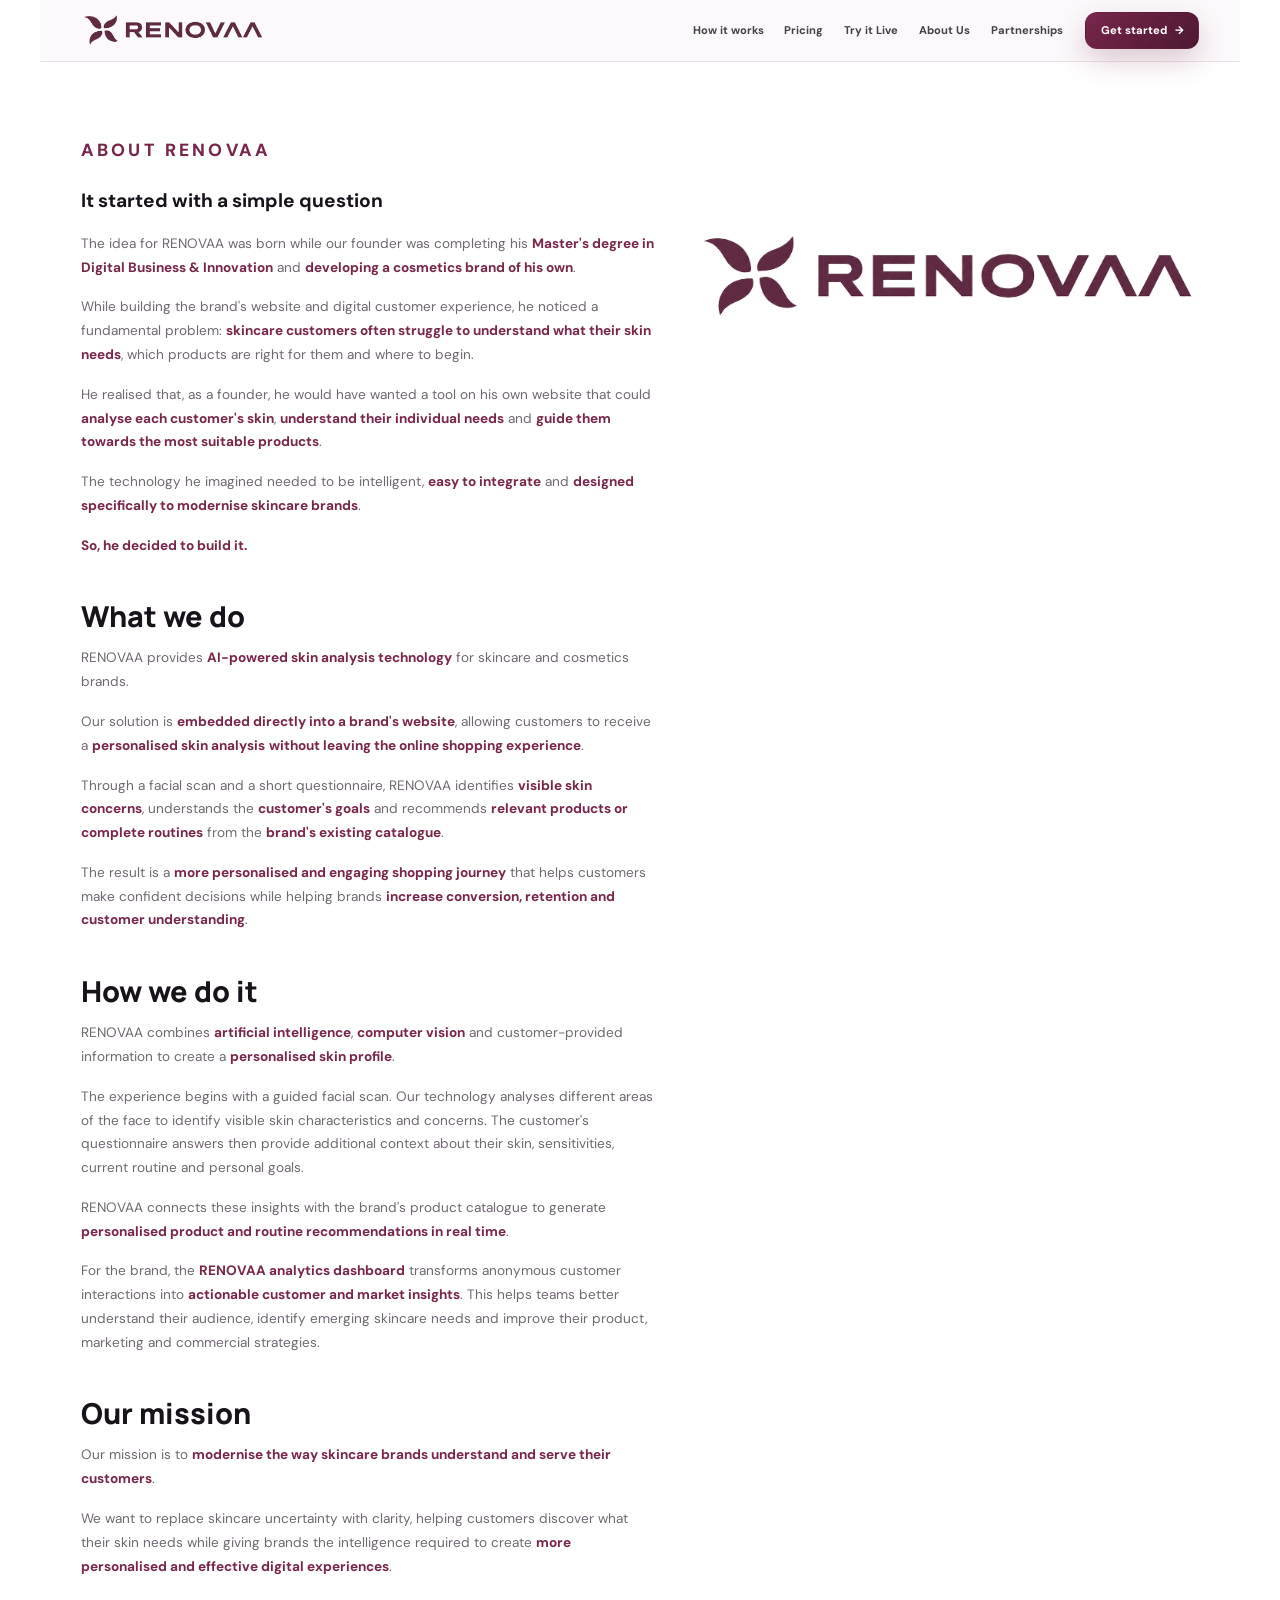
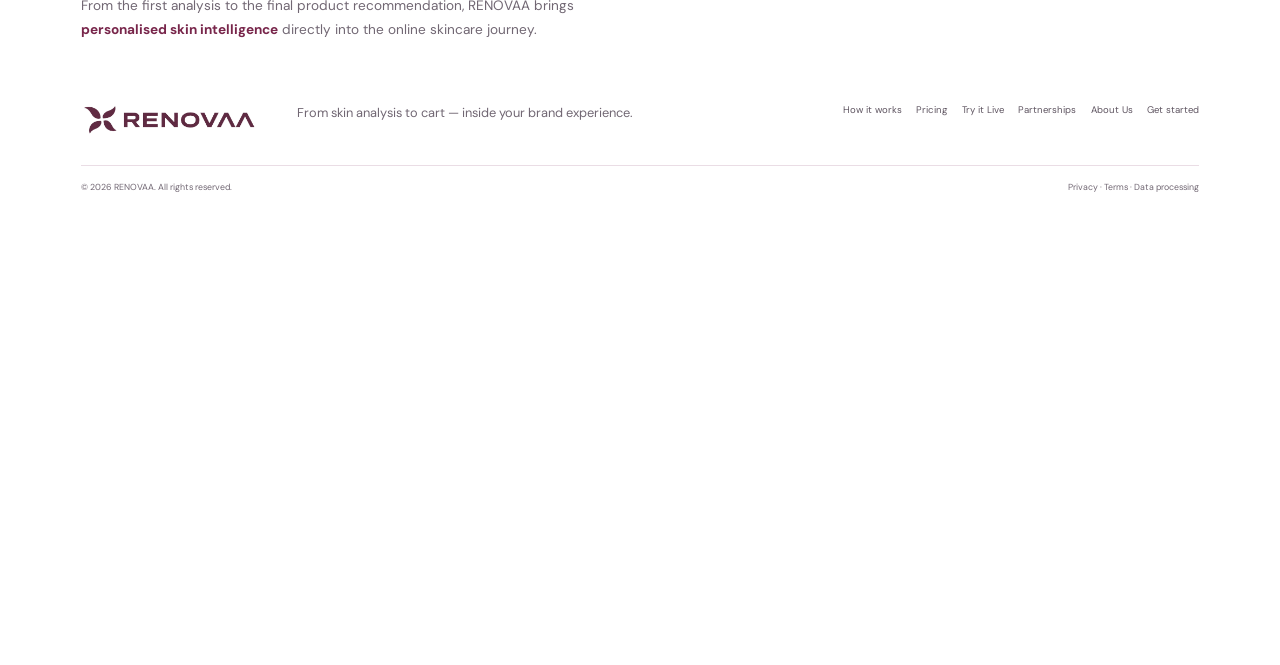
==== about-renovaa.html @ b2a38c63 "Restore full site content" ====
<!DOCTYPE html>
<html lang="en">
<head>
  <meta charset="UTF-8" />
  <meta name="viewport" content="width=device-width, initial-scale=1.0" />
  <meta name="description" content="About RENOVAA — AI-powered skin analysis for skincare brands." />
  <title>About RENOVAA</title>
  <link rel="preconnect" href="https://fonts.googleapis.com">
  <link rel="preconnect" href="https://fonts.gstatic.com" crossorigin>
  <link href="https://fonts.googleapis.com/css2?family=DM+Sans:wght@400;500;600;700&family=Manrope:wght@500;600;700;800&display=swap" rel="stylesheet">
  <link rel="stylesheet" href="styles.css" />
  <style>
    .about-hero{padding-bottom:8px}
    .about-layout{display:grid;grid-template-columns:minmax(0,760px) 630px;gap:48px;align-items:start}
    .about-logo{position:sticky;top:120px;width:100%;display:block;margin-top:110px}
    .about-body{margin-top:24px}
    @media(max-width:900px){.about-layout{grid-template-columns:1fr}.about-logo{position:static;width:160px;margin-bottom:8px}}
    .about-body h2{font:800 clamp(26px,3vw,36px)/1.2 'Manrope',sans-serif;margin:52px 0 16px}
    .about-body h2:first-child{margin-top:0}
    .about-body p{font-size:17px;line-height:1.75;color:var(--muted);margin:0 0 20px}
    .about-body strong{color:#78264b}
  </style>
</head>
<body>
  <div class="ambient ambient-one"></div>
  <div class="ambient ambient-two"></div>

  <header class="site-header" id="top">
    <a class="brand" href="index.html" aria-label="RENOVAA home">
      <img src="assets/renovaa-logo-cropped.png" alt="RENOVAA" />
    </a>
    <button class="menu-toggle" aria-label="Open menu" aria-expanded="false">☰</button>
    <nav class="main-nav" aria-label="Primary navigation">
      <a href="index.html#problem">How it works</a>
      <a href="index.html#pricing">Pricing</a>
      <a href="live-demos.html">Try it Live</a>
      <a href="about-renovaa.html">About Us</a>
      <a href="partnerships.html">Partnerships</a>
    </nav>
    <a class="btn btn-primary header-cta" href="index.html#contact">Get started <span>→</span></a>
  </header>

  <main>
    <section class="section-wrap about-hero">
      <div class="about-layout">
        <div>
      <span class="eyebrow" style="font-size:22px">About RENOVAA</span>
      <h1>It started with a simple question</h1>

      <div class="about-body">
        <p>The idea for RENOVAA was born while our founder was completing his <strong>Master's degree in Digital Business &amp; Innovation</strong> and <strong>developing a cosmetics brand of his own</strong>.</p>
        <p>While building the brand's website and digital customer experience, he noticed a fundamental problem: <strong>skincare customers often struggle to understand what their skin needs</strong>, which products are right for them and where to begin.</p>
        <p>He realised that, as a founder, he would have wanted a tool on his own website that could <strong>analyse each customer's skin</strong>, <strong>understand their individual needs</strong> and <strong>guide them towards the most suitable products</strong>.</p>
        <p>The technology he imagined needed to be intelligent, <strong>easy to integrate</strong> and <strong>designed specifically to modernise skincare brands</strong>.</p>
        <p><strong>So, he decided to build it.</strong></p>

        <h2>What we do</h2>
        <p>RENOVAA provides <strong>AI-powered skin analysis technology</strong> for skincare and cosmetics brands.</p>
        <p>Our solution is <strong>embedded directly into a brand's website</strong>, allowing customers to receive a <strong>personalised skin analysis</strong> <strong>without leaving the online shopping experience</strong>.</p>
        <p>Through a facial scan and a short questionnaire, RENOVAA identifies <strong>visible skin concerns</strong>, understands the <strong>customer's goals</strong> and recommends <strong>relevant products or complete routines</strong> from the <strong>brand's existing catalogue</strong>.</p>
        <p>The result is a <strong>more personalised and engaging shopping journey</strong> that helps customers make confident decisions while helping brands <strong>increase conversion, retention and customer understanding</strong>.</p>

        <h2>How we do it</h2>
        <p>RENOVAA combines <strong>artificial intelligence</strong>, <strong>computer vision</strong> and customer-provided information to create a <strong>personalised skin profile</strong>.</p>
        <p>The experience begins with a guided facial scan. Our technology analyses different areas of the face to identify visible skin characteristics and concerns. The customer's questionnaire answers then provide additional context about their skin, sensitivities, current routine and personal goals.</p>
        <p>RENOVAA connects these insights with the brand's product catalogue to generate <strong>personalised product and routine recommendations in real time</strong>.</p>
        <p>For the brand, the <strong>RENOVAA analytics dashboard</strong> transforms anonymous customer interactions into <strong>actionable customer and market insights</strong>. This helps teams better understand their audience, identify emerging skincare needs and improve their product, marketing and commercial strategies.</p>

        <h2>Our mission</h2>
        <p>Our mission is to <strong>modernise the way skincare brands understand and serve their customers</strong>.</p>
        <p>We want to replace skincare uncertainty with clarity, helping customers discover what their skin needs while giving brands the intelligence required to create <strong>more personalised and effective digital experiences</strong>.</p>
        <p>From the first analysis to the final product recommendation, RENOVAA brings <strong>personalised skin intelligence</strong> directly into the online skincare journey.</p>
      </div>
        </div>
        <img class="about-logo" src="assets/renovaa-logo-cropped.png" alt="RENOVAA" />
      </div>
    </section>
  </main>

  <footer>
    <div class="footer-main">
      <img src="assets/renovaa-logo-cropped.png" alt="RENOVAA" />
      <p>From skin analysis to cart — inside your brand experience.</p>
      <div><a href="index.html#problem">How it works</a><a href="index.html#pricing">Pricing</a><a href="live-demos.html">Try it Live</a><a href="partnerships.html">Partnerships</a><a href="about-renovaa.html">About Us</a><a href="index.html#contact">Get started</a></div>
    </div>
    <div class="footer-bottom"><span>© 2026 RENOVAA. All rights reserved.</span><span>Privacy · Terms · Data processing</span></div>
  </footer>

  <script src="script.js"></script>
</body>
</html>
---- styles.css ----
:root{
  --bg:#fbf8fb;
  --surface:#ffffff;
  --surface-2:#f6eef3;
  --ink:#18121b;
  --muted:#716773;
  --plum:#78264b;
  --plum-dark:#4d1832;
  --plum-light:#a64b76;
  --line:#eadde5;
  --danger:#5c5962;
  --shadow:0 22px 60px rgba(75,24,50,.12);
  --radius:24px;
}
*{box-sizing:border-box}
html{scroll-behavior:smooth}
body{margin:0;font-family:'DM Sans',sans-serif;color:var(--ink);background:#fff;overflow-x:hidden;zoom:.8}

a{text-decoration:none;color:inherit}
img{max-width:100%;display:block}
button,input{font:inherit}
.ambient{display:none}
.ambient-one{width:520px;height:520px;left:-160px;top:180px;background:rgba(185,102,145,.18)}
.ambient-two{width:580px;height:580px;right:-200px;top:420px;background:rgba(111,37,73,.12)}
.site-header{position:sticky;top:0;z-index:50;width:min(1500px,100%);margin:auto;padding:15px 4vw;display:flex;align-items:center;gap:28px;background:rgba(251,248,251,.82);backdrop-filter:blur(18px);border-bottom:1px solid rgba(234,221,229,.85)}
.brand{display:flex;align-items:center;flex-shrink:0}.brand img{width:230px}
.main-nav{display:flex;gap:26px;align-items:center;margin-left:auto}.main-nav a{font-size:14px;font-weight:700;color:#493f4b}.main-nav a:hover{color:var(--plum)}
.menu-toggle{display:none;margin-left:auto;width:44px;height:44px;border:1px solid var(--line);border-radius:14px;background:#fff;color:var(--plum);cursor:pointer}
.btn{display:inline-flex;align-items:center;justify-content:center;gap:10px;padding:15px 23px;border-radius:15px;border:1px solid transparent;font-weight:800;transition:.25s;cursor:pointer}
.btn:hover{transform:translateY(-2px)}.btn-primary{background:linear-gradient(135deg,var(--plum),var(--plum-dark));color:#fff;box-shadow:0 14px 34px rgba(120,38,75,.23)}.btn-secondary{background:rgba(255,255,255,.75);color:var(--plum);border-color:#ddc7d3;backdrop-filter:blur(12px)}.btn-light{background:#fff;color:var(--plum);width:100%}.header-cta{padding:13px 18px;font-size:14px}
.section-wrap{width:min(1500px,100%);margin:auto;padding:96px 4vw}.eyebrow{display:inline-block;margin-bottom:14px;color:var(--plum);font-size:11px;font-weight:800;text-transform:uppercase;letter-spacing:.18em}
.hero{min-height:calc(100vh - 86px);display:grid;grid-template-columns:1.03fr .97fr;gap:38px;align-items:center;padding-top:54px;padding-bottom:72px}.hero h1,.section-intro h2,.analytics-copy h2,.pricing-head h2,.cta-copy h2{font:800 clamp(44px,5.2vw,84px)/1.02 'Manrope',sans-serif;margin:0}.hero h1 em{font-style:normal;color:var(--plum)}.hero-copy>p{font-size:18px;line-height:1.72;color:var(--muted);max-width:660px}.hero-actions{display:flex;gap:14px;margin:30px 0}.play{font-size:11px}.trust-row{display:flex;gap:10px;flex-wrap:wrap}.trust-row span{padding:9px 12px;border-radius:999px;background:#fff;border:1px solid var(--line);font-size:11px;font-weight:700;color:#5f5360;box-shadow:0 8px 24px rgba(78,24,51,.06)}
.hero-stage{display:block}.hero-loop{width:100%;max-width:100%;height:auto;display:block;border-radius:30px;object-fit:cover}.hero-image-shell{position:relative;padding:14px;border-radius:30px;background:linear-gradient(145deg,rgba(255,255,255,.9),rgba(246,232,240,.8));border:1px solid var(--line);box-shadow:var(--shadow);overflow:hidden}.hero-image-shell img{border-radius:22px}.scan-line{position:absolute;left:8%;right:8%;height:2px;top:18%;background:linear-gradient(90deg,transparent,#c45e8e,transparent);box-shadow:0 0 20px #c45e8e;animation:scan 4s ease-in-out infinite}@keyframes scan{0%,100%{top:18%;opacity:.25}50%{top:78%;opacity:1}}
.analysis-panel{padding:18px;border-radius:22px;background:rgba(255,255,255,.82);backdrop-filter:blur(18px);border:1px solid rgba(255,255,255,.72);box-shadow:var(--shadow)}.panel-heading{display:flex;align-items:center;gap:10px;font-size:12px;font-weight:800;text-transform:uppercase;letter-spacing:.08em;margin-bottom:14px}.live-dot{width:10px;height:10px;border-radius:50%;background:#bd527f;box-shadow:0 0 0 0 rgba(189,82,127,.4);animation:pulse 1.8s infinite}@keyframes pulse{70%{box-shadow:0 0 0 11px rgba(189,82,127,0)}}.metric{display:grid;grid-template-columns:1fr auto;gap:6px 10px;font-size:12px;margin:12px 0}.metric b{color:var(--plum)}.metric i{grid-column:1/-1;height:7px;background:#e9dce4;border-radius:999px;overflow:hidden}.metric i::after{content:"";display:block;height:100%;width:var(--score);background:linear-gradient(90deg,var(--plum),var(--plum-light))}
.problem{background:#fff}.section-intro{display:grid;grid-template-columns:76px minmax(0,920px);gap:22px;align-items:start;margin-bottom:42px}.section-number{font:800 30px/1 'Manrope';color:var(--plum)}.section-intro h2,.analytics-copy h2,.pricing-head h2{font-size:clamp(36px,4vw,62px);margin-bottom:16px}.section-intro p,.analytics-copy>p,.pricing-head p,.cta-copy p{font-size:17px;line-height:1.7;color:var(--muted);margin:0}
.journey-track{position:relative;display:grid;grid-template-columns:repeat(5,1fr);gap:14px}.track-line{position:absolute;left:8%;right:8%;top:54px;height:2px;z-index:0}.journey-lost .track-line{background:linear-gradient(90deg,var(--plum),#b694a5,#bbb7bd)}.journey-won .track-line{background:linear-gradient(90deg,var(--plum),#c75e91,var(--plum));box-shadow:0 0 20px rgba(120,38,75,.28)}.journey-step{position:relative;z-index:1;padding:20px;border-radius:22px;background:rgba(255,255,255,.92);border:1px solid var(--line);box-shadow:0 14px 38px rgba(77,24,50,.07);transition:.25s}.journey-step:hover{transform:translateY(-7px);box-shadow:var(--shadow)}.step-number{display:block;font-size:10px;font-weight:800;color:#9a8792;margin-bottom:12px}.step-icon{width:48px;height:48px;border-radius:16px;display:grid;place-items:center;background:linear-gradient(145deg,#f4e6ed,#fff);border:1px solid #ead8e2;color:var(--plum);font-size:22px;margin-bottom:22px}.journey-step h3{font-size:16px;margin:0 0 9px}.journey-step p{font-size:12px;line-height:1.6;color:var(--muted);margin:0}.lost-step{filter:saturate(.55);background:linear-gradient(180deg,#fff,#f2f1f2)}.won-step{border-color:rgba(120,38,75,.35);background:linear-gradient(180deg,#fff,#f5e6ed)}
.loss-outcome,.win-outcome{display:flex;justify-content:center;gap:10px;flex-wrap:wrap;margin:22px 0 32px}.loss-outcome span,.win-outcome span{padding:10px 14px;border-radius:999px;font-size:11px;font-weight:800;text-transform:uppercase;letter-spacing:.08em}.loss-outcome span{background:#efedef;color:#66616a;border:1px solid #dddadd}.win-outcome span{background:#f2e4eb;color:var(--plum);border:1px solid #dfc6d3}
.proof-grid{display:grid;grid-template-columns:repeat(3,1fr);gap:14px}.proof-grid article{padding:24px;border-radius:22px;background:linear-gradient(145deg,#fff,#f8eef3);border:1px solid var(--line);box-shadow:var(--shadow)}.proof-grid strong{display:block;font:800 44px/1 'Manrope';color:var(--plum);margin-bottom:12px}.proof-grid p{font-size:13px;line-height:1.58;color:var(--muted);margin:0}
.solution{background:radial-gradient(circle at 80% 30%,rgba(164,75,118,.12),transparent 26%)}.solution-bottom{display:grid;grid-template-columns:1fr 1fr;gap:26px;margin-top:42px;align-items:center}.product-preview{padding:16px;border-radius:28px;background:#fff;border:1px solid var(--line);box-shadow:var(--shadow)}.product-preview img{border-radius:20px}.benefit-list{display:grid;gap:12px}.benefit-list article{display:grid;grid-template-columns:44px 1fr;gap:14px;padding:17px;border-radius:18px;background:rgba(255,255,255,.8);border:1px solid var(--line)}.benefit-list b{display:grid;place-items:center;width:38px;height:38px;border-radius:50%;background:#f1e2e9;color:var(--plum);font-size:11px}.benefit-list h3{font-size:15px;margin:0 0 5px}.benefit-list p,.disclaimer{font-size:12px;line-height:1.58;color:var(--muted);margin:0}.disclaimer{margin-top:16px}
.analytics{display:grid;grid-template-columns:.72fr 1.28fr;gap:28px;align-items:center;background:linear-gradient(135deg,#23161f,#4d1832);color:#fff;border-radius:34px;margin-top:32px;margin-bottom:32px;overflow:hidden}.analytics-copy h2{font-size:clamp(36px,4vw,60px);margin-bottom:16px}.analytics-copy>p{color:rgba(255,255,255,.72)}.analytics-copy .eyebrow{color:#f1cadc}.analytics-copy ul{list-style:none;padding:0;margin:24px 0}.analytics-copy li{margin:11px 0;color:rgba(255,255,255,.86);font-size:13px}.analytics-copy li::before{content:'✓';color:#f1cadc;margin-right:10px}.dashboard-shell{padding:14px;border-radius:28px;background:rgba(255,255,255,.08);border:1px solid rgba(255,255,255,.15);box-shadow:0 24px 70px rgba(0,0,0,.24)}.dashboard-shell img{border-radius:20px}
.pricing-head{display:flex;justify-content:space-between;gap:28px;align-items:end;margin-bottom:38px}.billing-control{display:flex;align-items:center;gap:13px}.billing-label{font-size:13px;font-weight:800;color:#8a7c85}.billing-label.active{color:var(--plum)}.billing-label em{font-style:normal;font-size:10px;padding:5px 8px;border-radius:999px;background:#f1e3ea;color:var(--plum);margin-left:5px}.billing-switch input{position:absolute;opacity:0}.billing-switch>span{position:relative;display:block;width:62px;height:34px;border-radius:999px;background:#e7d7df;cursor:pointer;transition:.25s}.billing-switch>span::after{content:"";position:absolute;left:4px;top:4px;width:26px;height:26px;border-radius:50%;background:#fff;box-shadow:0 4px 12px rgba(0,0,0,.15);transition:.25s}.billing-switch input:checked+span{background:var(--plum)}.billing-switch input:checked+span::after{transform:translateX(28px)}
.pricing-grid{display:grid;grid-template-columns:repeat(3,1fr);gap:18px}.price-card{position:relative;padding:28px;border-radius:24px;background:#fff;border:1px solid var(--line);box-shadow:var(--shadow);display:flex;flex-direction:column}.price-card.featured{border:2px solid var(--plum);transform:translateY(-8px);background:linear-gradient(180deg,#fff,#f7eaf0)}.popular{position:absolute;top:-14px;left:50%;transform:translateX(-50%);padding:6px 16px;border-radius:999px;background:var(--plum);color:#fff;font-size:9px;font-weight:800;text-transform:uppercase;letter-spacing:.12em}.plan{font-size:12px;font-weight:800;color:var(--plum);text-transform:uppercase;letter-spacing:.12em}.price-row{display:flex;gap:8px;align-items:flex-end;flex-wrap:wrap;margin:16px 0 8px}.price-row strong{font:800 44px/1 'Manrope';color:var(--plum-dark)}.price-row small{color:var(--muted);font-weight:700}.old-price{color:#9d8e98;text-decoration:line-through;font-size:13px}.billing-note{font-size:11px;color:var(--muted);margin:0 0 20px}.price-card h3{font-size:17px;line-height:1.4;margin:0 0 14px}.price-card ul{list-style:none;padding:0;margin:0 0 25px;display:grid;gap:10px;flex:1}.price-card li{font-size:12px;color:#5f5561;line-height:1.5}.price-card li::before{content:'✓';color:var(--plum);font-weight:800;margin-right:8px}.price-card .btn{width:100%}.enterprise{background:linear-gradient(180deg,#fff,#faf6f8)}
.final-cta{width:min(1500px,calc(100% - 4vw));margin:30px auto 0;padding:70px 5vw;display:grid;grid-template-columns:1fr .82fr;gap:34px;align-items:center;border-radius:34px;background:radial-gradient(circle at 15% 20%,rgba(196,94,142,.22),transparent 28%),linear-gradient(135deg,#21151f,#5a1c3c);color:#fff}.cta-copy .eyebrow{color:#efc5da}.cta-copy h2{font-size:clamp(40px,5vw,74px)}.cta-copy h3{font:700 clamp(24px,3vw,42px)/1.15 'Manrope';color:#efc5da;margin:14px 0}.cta-copy p{color:rgba(255,255,255,.75)}.demo-form{padding:25px;border-radius:24px;background:rgba(255,255,255,.1);backdrop-filter:blur(18px);border:1px solid rgba(255,255,255,.15)}.form-grid{display:grid;grid-template-columns:1fr 1fr;gap:12px}.demo-form label{display:block;margin-bottom:13px}.demo-form label span{display:block;font-size:11px;font-weight:800;color:#f2dce7;margin-bottom:7px}.demo-form input{width:100%;height:50px;padding:0 14px;border-radius:13px;border:1px solid rgba(255,255,255,.2);background:rgba(255,255,255,.12);color:#fff;outline:none}.demo-form input::placeholder{color:rgba(255,255,255,.45)}.demo-form input:focus{border-color:#fff;background:rgba(255,255,255,.17)}.form-status{font-size:12px;color:#f2dce7;margin:12px 0 0}
footer{width:min(1500px,100%);margin:auto;padding:48px 4vw 24px}.footer-main{display:grid;grid-template-columns:240px 1fr 1fr;gap:30px;align-items:start}.footer-main img{width:220px}.footer-main p{margin:0;color:var(--muted);line-height:1.6}.footer-main div{display:flex;justify-content:flex-end;gap:18px;flex-wrap:wrap}.footer-main a{font-size:12px;color:#5f5561}.footer-bottom{border-top:1px solid var(--line);margin-top:35px;padding-top:18px;display:flex;justify-content:space-between;font-size:11px;color:var(--muted)}
.payment-modal{position:fixed;inset:0;z-index:100;display:none;place-items:center}.payment-modal.open{display:grid}.modal-backdrop{position:absolute;inset:0;background:rgba(20,16,24,.58);backdrop-filter:blur(7px)}.modal-card{position:relative;z-index:1;width:min(510px,90vw);padding:32px;border-radius:24px;background:#fff;box-shadow:var(--shadow)}.modal-card h3{font-size:29px;margin:0 0 12px}.modal-card p{color:var(--muted);line-height:1.65}.modal-card code{background:#f2e7ed;padding:2px 6px;border-radius:5px}.modal-close{position:absolute;right:14px;top:8px;border:0;background:none;font-size:28px;cursor:pointer}
.reveal{opacity:0;transform:translateY(18px);transition:.7s ease}.reveal.visible{opacity:1;transform:none}.delay-1{transition-delay:.12s}
@media(max-width:1180px){.hero,.solution-bottom,.analytics,.final-cta{grid-template-columns:1fr}.hero-stage{grid-template-columns:1fr}.analysis-panel{max-width:360px;justify-self:end}.journey-track{grid-template-columns:repeat(3,1fr)}.track-line{display:none}.pricing-grid{grid-template-columns:1fr}.price-card.featured{transform:none}.dashboard-shell{margin-top:14px}.footer-main{grid-template-columns:1fr}.footer-main div{justify-content:flex-end}}
@media(max-width:980px){.main-nav{display:none}.header-cta{display:none}.menu-toggle{display:block}.main-nav.open{position:absolute;display:flex;top:76px;left:4vw;right:4vw;flex-direction:column;align-items:flex-start;padding:20px;background:#fff;border:1px solid var(--line);border-radius:16px;box-shadow:var(--shadow)}.section-intro{grid-template-columns:1fr}.section-number{margin-bottom:-10px}.proof-grid{grid-template-columns:1fr}}
@media(max-width:720px){.brand img{width:180px}.section-wrap{padding:66px 20px}.hero{padding-top:40px}.hero h1{font-size:44px}.hero-copy>p{font-size:16px}.hero-actions{flex-direction:column;align-items:stretch}.journey-track{grid-template-columns:1fr}.solution-bottom{margin-top:28px}.pricing-head{display:block}.billing-control{margin-top:20px}.form-grid{grid-template-columns:1fr}.final-cta{width:calc(100% - 24px);padding:54px 20px}.footer-main img{width:180px}.footer-bottom{display:block;line-height:2}.analysis-panel{max-width:none;justify-self:stretch}}
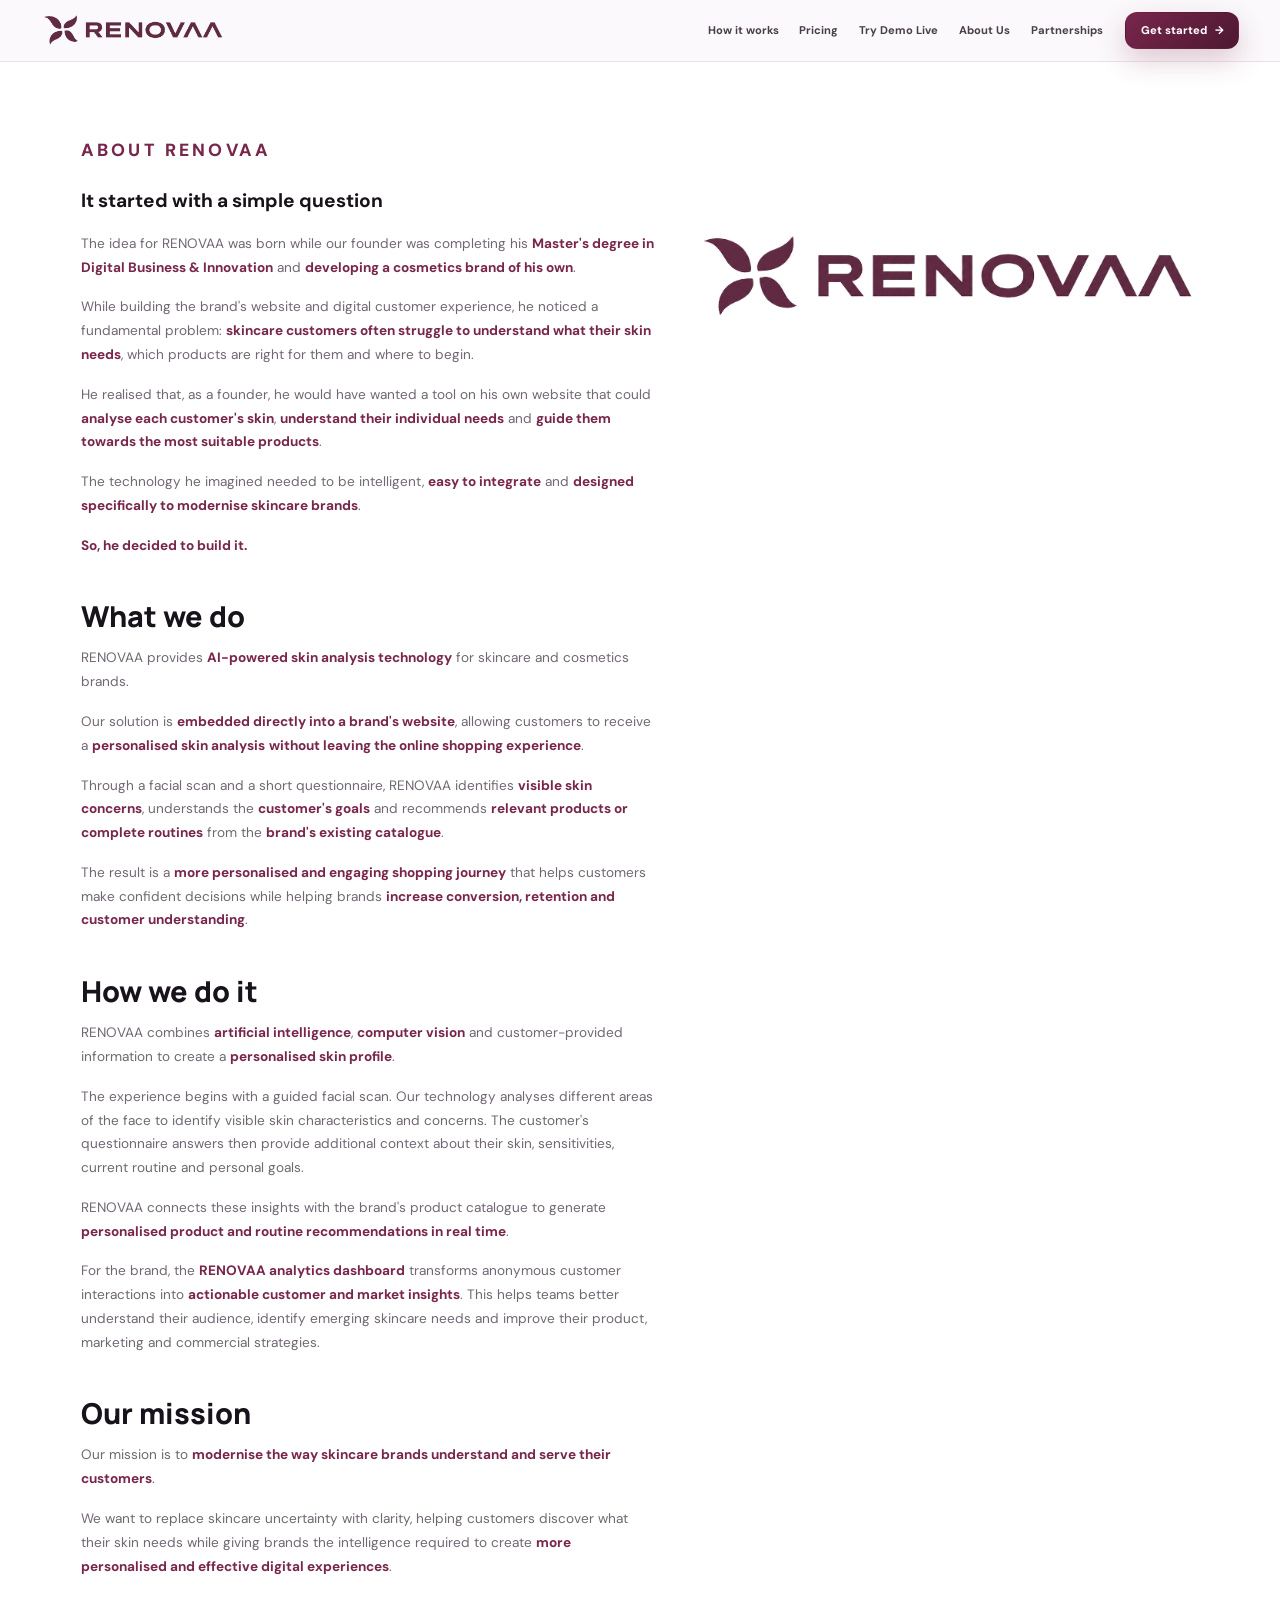
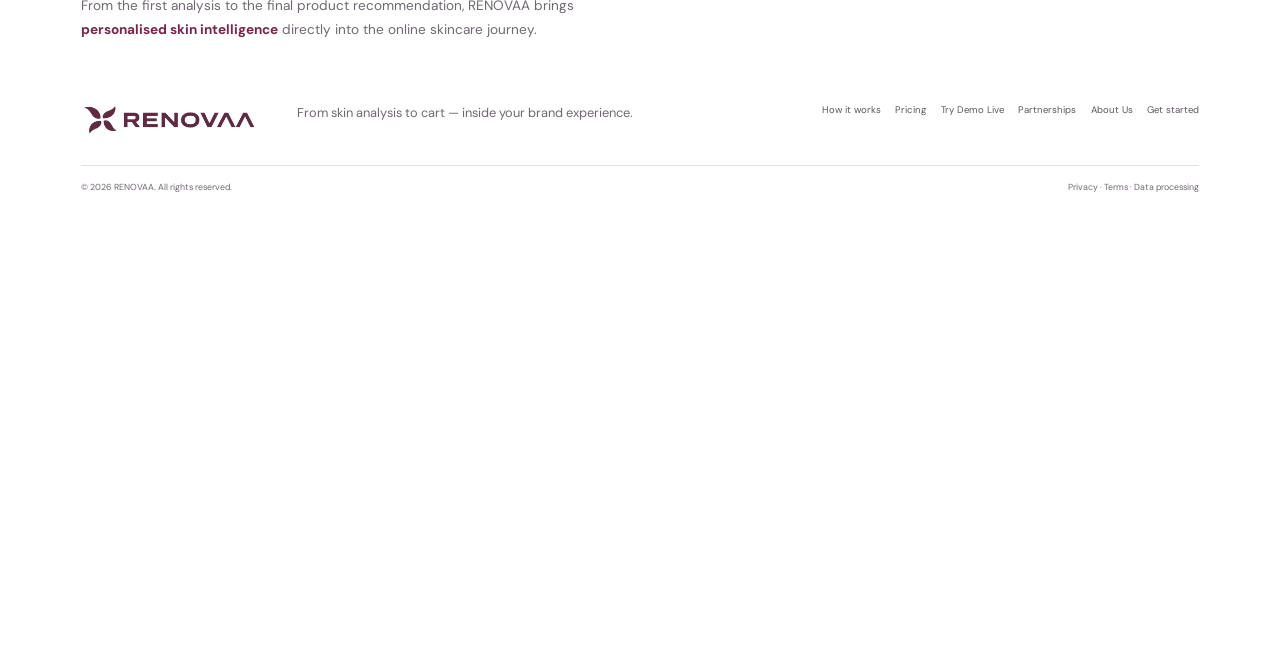
==== commit 4b62c49e: "Update site with latest edits" ====
--- a/about-renovaa.html
+++ b/about-renovaa.html
@@ -33,7 +33,7 @@
     <nav class="main-nav" aria-label="Primary navigation">
       <a href="index.html#problem">How it works</a>
       <a href="index.html#pricing">Pricing</a>
-      <a href="live-demos.html">Try it Live</a>
+      <a href="live-demos.html">Try Demo Live</a>
       <a href="about-renovaa.html">About Us</a>
       <a href="partnerships.html">Partnerships</a>
     </nav>
@@ -81,7 +81,7 @@
     <div class="footer-main">
       <img src="assets/renovaa-logo-cropped.png" alt="RENOVAA" />
       <p>From skin analysis to cart — inside your brand experience.</p>
-      <div><a href="index.html#problem">How it works</a><a href="index.html#pricing">Pricing</a><a href="live-demos.html">Try it Live</a><a href="partnerships.html">Partnerships</a><a href="about-renovaa.html">About Us</a><a href="index.html#contact">Get started</a></div>
+      <div><a href="index.html#problem">How it works</a><a href="index.html#pricing">Pricing</a><a href="live-demos.html">Try Demo Live</a><a href="partnerships.html">Partnerships</a><a href="about-renovaa.html">About Us</a><a href="index.html#contact">Get started</a></div>
     </div>
     <div class="footer-bottom"><span>© 2026 RENOVAA. All rights reserved.</span><span>Privacy · Terms · Data processing</span></div>
   </footer>
--- a/styles.css
+++ b/styles.css
@@ -22,7 +22,7 @@
 .ambient{display:none}
 .ambient-one{width:520px;height:520px;left:-160px;top:180px;background:rgba(185,102,145,.18)}
 .ambient-two{width:580px;height:580px;right:-200px;top:420px;background:rgba(111,37,73,.12)}
-.site-header{position:sticky;top:0;z-index:50;width:min(1500px,100%);margin:auto;padding:15px 4vw;display:flex;align-items:center;gap:28px;background:rgba(251,248,251,.82);backdrop-filter:blur(18px);border-bottom:1px solid rgba(234,221,229,.85)}
+.site-header{position:sticky;top:0;z-index:50;width:100%;margin:auto;padding:15px 4vw;display:flex;align-items:center;gap:28px;background:rgba(251,248,251,.82);backdrop-filter:blur(18px);border-bottom:1px solid rgba(234,221,229,.85)}
 .brand{display:flex;align-items:center;flex-shrink:0}.brand img{width:230px}
 .main-nav{display:flex;gap:26px;align-items:center;margin-left:auto}.main-nav a{font-size:14px;font-weight:700;color:#493f4b}.main-nav a:hover{color:var(--plum)}
 .menu-toggle{display:none;margin-left:auto;width:44px;height:44px;border:1px solid var(--line);border-radius:14px;background:#fff;color:var(--plum);cursor:pointer}
@@ -38,12 +38,19 @@
 .proof-grid{display:grid;grid-template-columns:repeat(3,1fr);gap:14px}.proof-grid article{padding:24px;border-radius:22px;background:linear-gradient(145deg,#fff,#f8eef3);border:1px solid var(--line);box-shadow:var(--shadow)}.proof-grid strong{display:block;font:800 44px/1 'Manrope';color:var(--plum);margin-bottom:12px}.proof-grid p{font-size:13px;line-height:1.58;color:var(--muted);margin:0}
 .solution{background:radial-gradient(circle at 80% 30%,rgba(164,75,118,.12),transparent 26%)}.solution-bottom{display:grid;grid-template-columns:1fr 1fr;gap:26px;margin-top:42px;align-items:center}.product-preview{padding:16px;border-radius:28px;background:#fff;border:1px solid var(--line);box-shadow:var(--shadow)}.product-preview img{border-radius:20px}.benefit-list{display:grid;gap:12px}.benefit-list article{display:grid;grid-template-columns:44px 1fr;gap:14px;padding:17px;border-radius:18px;background:rgba(255,255,255,.8);border:1px solid var(--line)}.benefit-list b{display:grid;place-items:center;width:38px;height:38px;border-radius:50%;background:#f1e2e9;color:var(--plum);font-size:11px}.benefit-list h3{font-size:15px;margin:0 0 5px}.benefit-list p,.disclaimer{font-size:12px;line-height:1.58;color:var(--muted);margin:0}.disclaimer{margin-top:16px}
 .analytics{display:grid;grid-template-columns:.72fr 1.28fr;gap:28px;align-items:center;background:linear-gradient(135deg,#23161f,#4d1832);color:#fff;border-radius:34px;margin-top:32px;margin-bottom:32px;overflow:hidden}.analytics-copy h2{font-size:clamp(36px,4vw,60px);margin-bottom:16px}.analytics-copy>p{color:rgba(255,255,255,.72)}.analytics-copy .eyebrow{color:#f1cadc}.analytics-copy ul{list-style:none;padding:0;margin:24px 0}.analytics-copy li{margin:11px 0;color:rgba(255,255,255,.86);font-size:13px}.analytics-copy li::before{content:'✓';color:#f1cadc;margin-right:10px}.dashboard-shell{padding:14px;border-radius:28px;background:rgba(255,255,255,.08);border:1px solid rgba(255,255,255,.15);box-shadow:0 24px 70px rgba(0,0,0,.24)}.dashboard-shell img{border-radius:20px}
-.pricing-head{display:flex;justify-content:space-between;gap:28px;align-items:end;margin-bottom:38px}.billing-control{display:flex;align-items:center;gap:13px}.billing-label{font-size:13px;font-weight:800;color:#8a7c85}.billing-label.active{color:var(--plum)}.billing-label em{font-style:normal;font-size:10px;padding:5px 8px;border-radius:999px;background:#f1e3ea;color:var(--plum);margin-left:5px}.billing-switch input{position:absolute;opacity:0}.billing-switch>span{position:relative;display:block;width:62px;height:34px;border-radius:999px;background:#e7d7df;cursor:pointer;transition:.25s}.billing-switch>span::after{content:"";position:absolute;left:4px;top:4px;width:26px;height:26px;border-radius:50%;background:#fff;box-shadow:0 4px 12px rgba(0,0,0,.15);transition:.25s}.billing-switch input:checked+span{background:var(--plum)}.billing-switch input:checked+span::after{transform:translateX(28px)}
-.pricing-grid{display:grid;grid-template-columns:repeat(3,1fr);gap:18px}.price-card{position:relative;padding:28px;border-radius:24px;background:#fff;border:1px solid var(--line);box-shadow:var(--shadow);display:flex;flex-direction:column}.price-card.featured{border:2px solid var(--plum);transform:translateY(-8px);background:linear-gradient(180deg,#fff,#f7eaf0)}.popular{position:absolute;top:-14px;left:50%;transform:translateX(-50%);padding:6px 16px;border-radius:999px;background:var(--plum);color:#fff;font-size:9px;font-weight:800;text-transform:uppercase;letter-spacing:.12em}.plan{font-size:12px;font-weight:800;color:var(--plum);text-transform:uppercase;letter-spacing:.12em}.price-row{display:flex;gap:8px;align-items:flex-end;flex-wrap:wrap;margin:16px 0 8px}.price-row strong{font:800 44px/1 'Manrope';color:var(--plum-dark)}.price-row small{color:var(--muted);font-weight:700}.old-price{color:#9d8e98;text-decoration:line-through;font-size:13px}.billing-note{font-size:11px;color:var(--muted);margin:0 0 20px}.price-card h3{font-size:17px;line-height:1.4;margin:0 0 14px}.price-card ul{list-style:none;padding:0;margin:0 0 25px;display:grid;gap:10px;flex:1}.price-card li{font-size:12px;color:#5f5561;line-height:1.5}.price-card li::before{content:'✓';color:var(--plum);font-weight:800;margin-right:8px}.price-card .btn{width:100%}.enterprise{background:linear-gradient(180deg,#fff,#faf6f8)}
+.pricing-head{display:flex;justify-content:space-between;gap:28px;align-items:end;margin-bottom:38px}
+.pricing-grid{display:grid;grid-template-columns:repeat(3,1fr);gap:18px;align-items:start}.price-card{position:relative;padding:28px;border-radius:24px;background:#fff;border:1px solid var(--line);box-shadow:var(--shadow);display:flex;flex-direction:column}.price-card.featured{border:2px solid var(--plum);transform:translateY(-8px);background:linear-gradient(180deg,#fff,#f7eaf0)}.popular{position:absolute;top:-14px;left:50%;transform:translateX(-50%);padding:6px 16px;border-radius:999px;background:var(--plum);color:#fff;font-size:9px;font-weight:800;text-transform:uppercase;letter-spacing:.12em}.plan{font-size:12px;font-weight:800;color:var(--plum);text-transform:uppercase;letter-spacing:.12em}.price-row{display:flex;gap:8px;align-items:flex-end;flex-wrap:wrap;margin:16px 0 8px}.price-row strong{font:800 44px/1 'Manrope';color:var(--plum-dark)}.price-row small{color:var(--muted);font-weight:700}.old-price,.old-year{color:#9d8e98;text-decoration:line-through;font-weight:700;font-size:13px}.billing-note-wrap{display:flex;gap:6px;flex-wrap:wrap;font-size:11px;color:var(--muted);margin:0 0 20px}.billing-note{font-size:11px;color:var(--muted);margin:0}.price-card h3{font-size:17px;line-height:1.4;margin:0 0 14px}.price-card ul{list-style:none;padding:0;margin:0 0 10px;display:grid;gap:10px}.price-card li{font-size:12px;color:#5f5561;line-height:1.5}.price-card li::before{content:'✓';color:var(--plum);font-weight:800;margin-right:8px}.price-card .btn{width:100%;margin-top:auto}.enterprise{background:linear-gradient(180deg,#fff,#faf6f8)}
+.feature-numeric li{font-weight:700;color:var(--plum-dark)}.feature-numeric li::before{color:var(--plum)}
+.feature-inherited li{color:#a698a1;margin-bottom:8px}.feature-inherited li::before{color:#c9b9c3}
+.feature-box{background:#faf3f6;border-radius:14px;padding:12px 14px;margin:0 0 18px}.feature-box ul{margin:0}.feature-box li{color:#4d1832;font-weight:700}.feature-box-label{font-size:9px;font-weight:800;color:var(--plum);text-transform:uppercase;letter-spacing:.1em;display:block;margin-bottom:8px}
+.feature-divider{height:1px;background:#e6d3de;margin:0 0 12px}
+.tier-meter{margin-bottom:20px}.meter-row{display:flex;align-items:center;justify-content:space-between;margin-bottom:4px}.meter-row span{font-size:11px;font-weight:800;color:var(--plum-dark)}.dots{display:flex;gap:4px}.dots i{width:7px;height:7px;border-radius:50%;background:#e9dbe4;display:inline-block;font-style:normal}.dots i.on{background:var(--plum)}.meter-caption{font-size:10.5px;color:#8a7e87;margin:0 0 12px;line-height:1.4}
+.billing-control{display:flex;align-items:center;gap:14px;padding:10px 16px;border-radius:999px;background:#fff;border:1px solid var(--line);box-shadow:var(--shadow)}.billing-label{font-size:14px;font-weight:800;color:#8a7c85;display:inline-flex;align-items:center;gap:8px}.billing-label.active{color:var(--plum)}.billing-label em{font-style:normal;font-size:10px;padding:5px 8px;border-radius:999px;background:var(--plum);color:#fff}.billing-switch{position:relative;display:block;width:62px;height:34px;cursor:pointer;flex-shrink:0}.billing-switch input{position:absolute;opacity:0}.billing-switch span{position:absolute;inset:0;border-radius:999px;background:#e7d7df;transition:.25s}.billing-switch span::after{content:'';position:absolute;left:4px;top:4px;width:26px;height:26px;border-radius:50%;background:#fff;box-shadow:0 4px 12px rgba(0,0,0,.15);transition:.25s}.billing-switch input:checked+span{background:var(--plum)}.billing-switch input:checked+span::after{transform:translateX(28px)}
 .final-cta{width:min(1500px,calc(100% - 4vw));margin:30px auto 0;padding:70px 5vw;display:grid;grid-template-columns:1fr .82fr;gap:34px;align-items:center;border-radius:34px;background:radial-gradient(circle at 15% 20%,rgba(196,94,142,.22),transparent 28%),linear-gradient(135deg,#21151f,#5a1c3c);color:#fff}.cta-copy .eyebrow{color:#efc5da}.cta-copy h2{font-size:clamp(40px,5vw,74px)}.cta-copy h3{font:700 clamp(24px,3vw,42px)/1.15 'Manrope';color:#efc5da;margin:14px 0}.cta-copy p{color:rgba(255,255,255,.75)}.demo-form{padding:25px;border-radius:24px;background:rgba(255,255,255,.1);backdrop-filter:blur(18px);border:1px solid rgba(255,255,255,.15)}.form-grid{display:grid;grid-template-columns:1fr 1fr;gap:12px}.demo-form label{display:block;margin-bottom:13px}.demo-form label span{display:block;font-size:11px;font-weight:800;color:#f2dce7;margin-bottom:7px}.demo-form input{width:100%;height:50px;padding:0 14px;border-radius:13px;border:1px solid rgba(255,255,255,.2);background:rgba(255,255,255,.12);color:#fff;outline:none}.demo-form input::placeholder{color:rgba(255,255,255,.45)}.demo-form input:focus{border-color:#fff;background:rgba(255,255,255,.17)}.form-status{font-size:12px;color:#f2dce7;margin:12px 0 0}
 footer{width:min(1500px,100%);margin:auto;padding:48px 4vw 24px}.footer-main{display:grid;grid-template-columns:240px 1fr 1fr;gap:30px;align-items:start}.footer-main img{width:220px}.footer-main p{margin:0;color:var(--muted);line-height:1.6}.footer-main div{display:flex;justify-content:flex-end;gap:18px;flex-wrap:wrap}.footer-main a{font-size:12px;color:#5f5561}.footer-bottom{border-top:1px solid var(--line);margin-top:35px;padding-top:18px;display:flex;justify-content:space-between;font-size:11px;color:var(--muted)}
+.btn-outline-plum{background:#fff;color:var(--plum);border:1px solid var(--plum)}.btn-outline-plum:hover{background:linear-gradient(135deg,var(--plum),var(--plum-dark));color:#fff}
 .payment-modal{position:fixed;inset:0;z-index:100;display:none;place-items:center}.payment-modal.open{display:grid}.modal-backdrop{position:absolute;inset:0;background:rgba(20,16,24,.58);backdrop-filter:blur(7px)}.modal-card{position:relative;z-index:1;width:min(510px,90vw);padding:32px;border-radius:24px;background:#fff;box-shadow:var(--shadow)}.modal-card h3{font-size:29px;margin:0 0 12px}.modal-card p{color:var(--muted);line-height:1.65}.modal-card code{background:#f2e7ed;padding:2px 6px;border-radius:5px}.modal-close{position:absolute;right:14px;top:8px;border:0;background:none;font-size:28px;cursor:pointer}
 .reveal{opacity:0;transform:translateY(18px);transition:.7s ease}.reveal.visible{opacity:1;transform:none}.delay-1{transition-delay:.12s}
-@media(max-width:1180px){.hero,.solution-bottom,.analytics,.final-cta{grid-template-columns:1fr}.hero-stage{grid-template-columns:1fr}.analysis-panel{max-width:360px;justify-self:end}.journey-track{grid-template-columns:repeat(3,1fr)}.track-line{display:none}.pricing-grid{grid-template-columns:1fr}.price-card.featured{transform:none}.dashboard-shell{margin-top:14px}.footer-main{grid-template-columns:1fr}.footer-main div{justify-content:flex-end}}
+@media(max-width:1180px){.hero,.solution-bottom,.analytics,.final-cta{grid-template-columns:1fr}.hero{min-height:0}.hero-stage{grid-template-columns:1fr}.analysis-panel{max-width:360px;justify-self:end}.journey-track{grid-template-columns:repeat(3,1fr)}.track-line{display:none}.pricing-grid{grid-template-columns:1fr}.price-card.featured{transform:none}.dashboard-shell{margin-top:14px}.footer-main{grid-template-columns:1fr}.footer-main div{justify-content:flex-end}}
 @media(max-width:980px){.main-nav{display:none}.header-cta{display:none}.menu-toggle{display:block}.main-nav.open{position:absolute;display:flex;top:76px;left:4vw;right:4vw;flex-direction:column;align-items:flex-start;padding:20px;background:#fff;border:1px solid var(--line);border-radius:16px;box-shadow:var(--shadow)}.section-intro{grid-template-columns:1fr}.section-number{margin-bottom:-10px}.proof-grid{grid-template-columns:1fr}}
 @media(max-width:720px){.brand img{width:180px}.section-wrap{padding:66px 20px}.hero{padding-top:40px}.hero h1{font-size:44px}.hero-copy>p{font-size:16px}.hero-actions{flex-direction:column;align-items:stretch}.journey-track{grid-template-columns:1fr}.solution-bottom{margin-top:28px}.pricing-head{display:block}.billing-control{margin-top:20px}.form-grid{grid-template-columns:1fr}.final-cta{width:calc(100% - 24px);padding:54px 20px}.footer-main img{width:180px}.footer-bottom{display:block;line-height:2}.analysis-panel{max-width:none;justify-self:stretch}}
